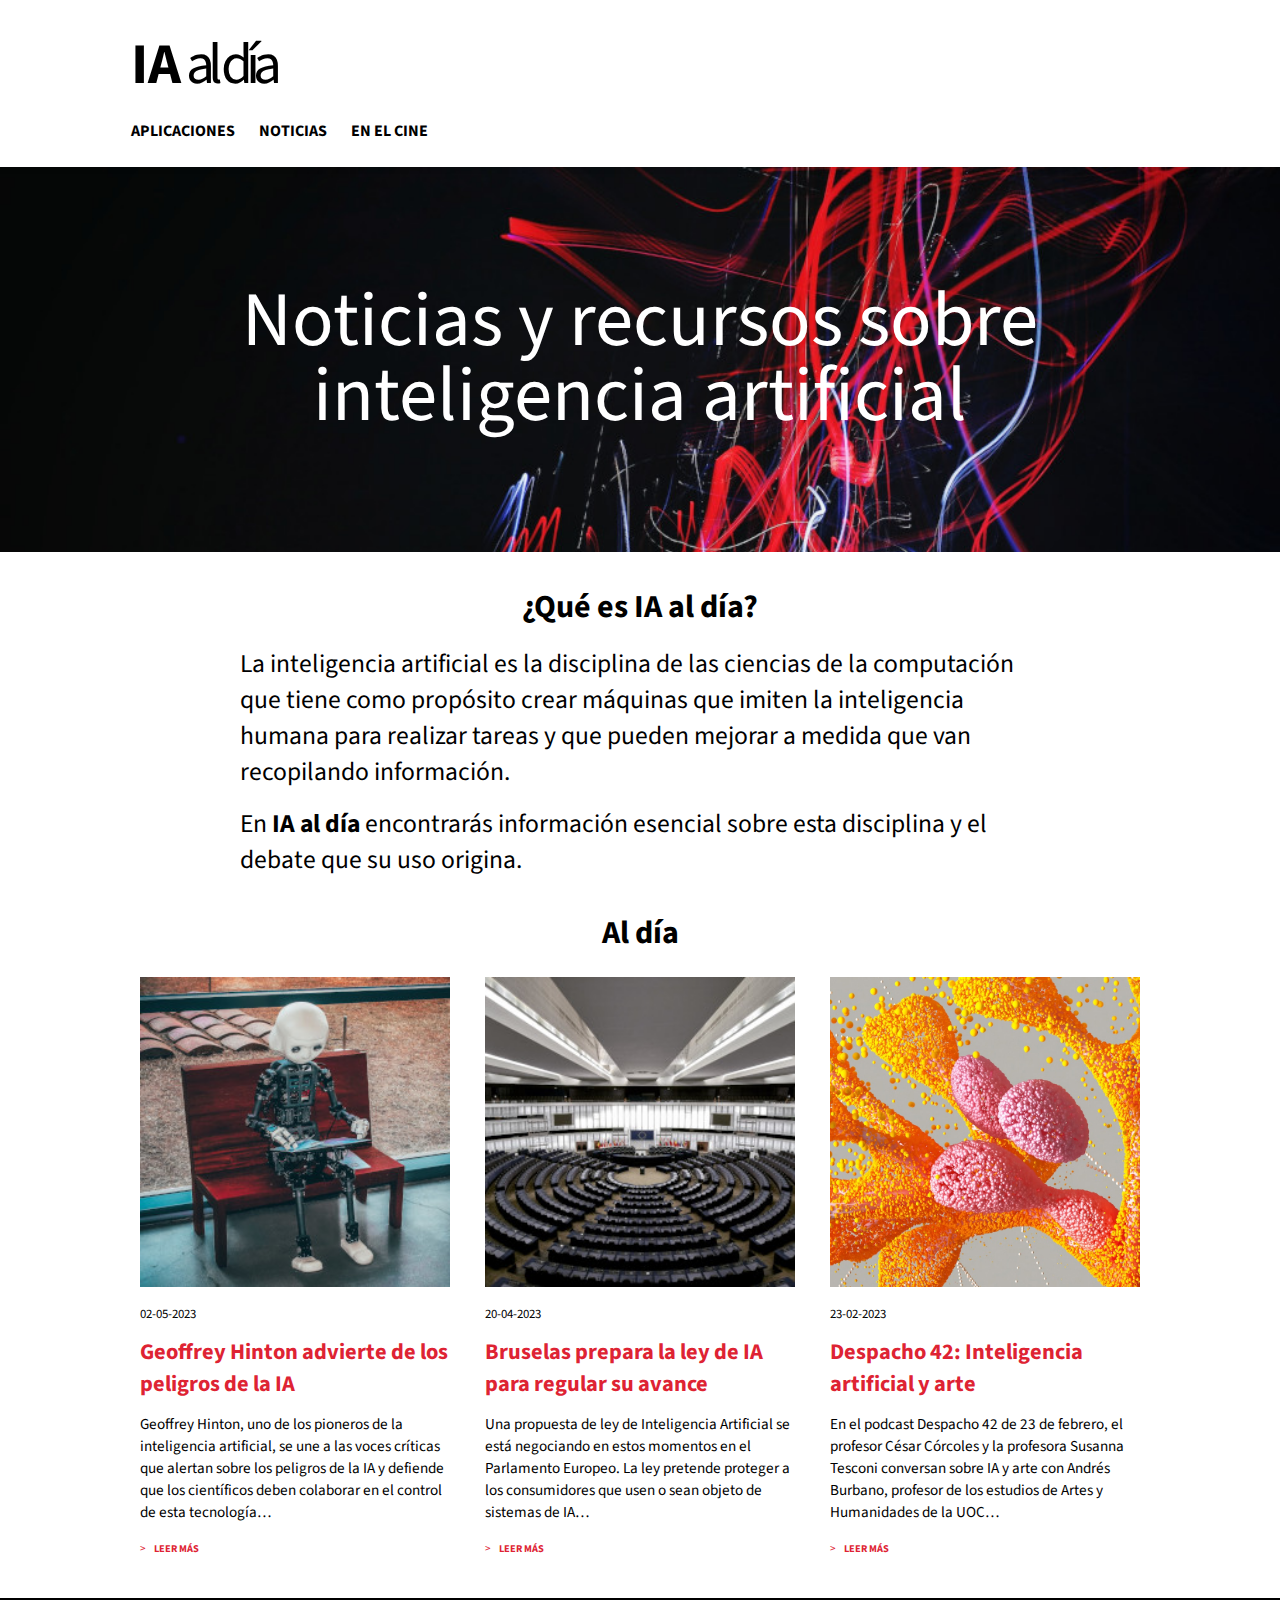
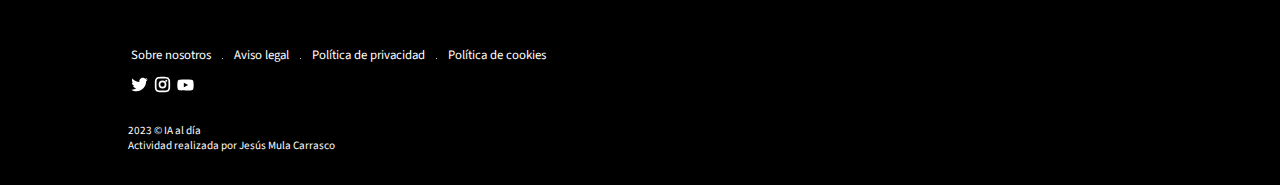
==== index.html @ fe33d058 "Práctica finalizada" ====
<!DOCTYPE html>
<html lang="es">
<head>
    <meta charset="UTF-8">
    <meta name="viewport" content="width=device-width, initial-scale=1.0">
    <title>Noticias IA</title>
    <link rel="stylesheet" href="style.css">
</head>
<body>
    <header>
        <h1><a href="index.html"><strong>IA</strong> al día</a></h1>
        <nav id="sticky">
            <ul>
                <li><a href="aplicaciones.html">aplicaciones</a></li>
                <li><a href="">noticias</a></li>
                <li><a href="en-el-cine.html">en el cine</a></li>
            </ul>
        </nav>
    </header>
    <main>
        <div>
            <h2>Noticias y recursos sobre inteligencia artificial</h2>
        </div>
        <article>
            <h3>¿Qué es IA al día?</h3>
            <p>La inteligencia artificial es la disciplina de las ciencias de la computación que tiene como propósito crear máquinas que imiten la inteligencia humana para realizar tareas y que pueden mejorar a medida que van recopilando información.</p>
            <p>En <strong>IA al día</strong> encontrarás información esencial sobre esta disciplina y el debate que su uso origina.</p>
        </article>
        <article>
            <h3 id="aldia">Al día</h3>
            <div>
                <section>
                    <figure>
                        <img src="img/n-geoffrey-hinton-thumbnail.jpg" alt="Robot en un banco contemblando una tablet">
                        <figcaption>02-05-2023</figcaption>
                    </figure>
                    <h4><a class="rojo-sin-sub" href="">Geoffrey Hinton advierte de los peligros de la IA</a></h4>
                    <p>Geoffrey Hinton, uno de los pioneros de la inteligencia artificial, se une a las voces críticas que alertan sobre los peligros de la IA y defiende que los científicos deben colaborar en el control de esta tecnología…</p>
                    <a class="rojo-sin-sub flecha" href="">LEER MÁS</a>
                </section>
                <section>
                    <figure>
                        <img src="img/n-ue-ia-thumbnail.jpg" alt="Imagen del parlamento europeo">
                        <figcaption>20-04-2023</figcaption>
                    </figure>
                    <h4><a class="rojo-sin-sub" href="">Bruselas prepara la ley de IA para regular su avance</a></h4>
                    <p>Una propuesta de ley de Inteligencia Artificial se está negociando en estos momentos en el Parlamento Europeo. La ley pretende proteger a los consumidores que usen o sean objeto de sistemas de IA…</p>
                    <a class="rojo-sin-sub flecha" href="">LEER MÁS</a>
                </section>
                <section>
                    <figure>
                        <div><img src="img/n-despacho42.jpg" alt="Imagen artística generada por IA representando ramas redondeadas de color naranja y rosa formadas por pequeñas bolitas"></div>
                        <figcaption>23-02-2023</figcaption>
                    </figure>
                    <h4><a class="rojo-sin-sub" href="despacho-42.html">Despacho 42: Inteligencia artificial y arte</a></h4>
                    <p>En el podcast Despacho 42 de 23 de febrero, el profesor César Córcoles y la profesora Susanna Tesconi conversan sobre IA y arte con Andrés Burbano, profesor de los estudios de Artes y Humanidades de la UOC…</p>
                    <a class="rojo-sin-sub flecha" href="despacho-42.html">LEER MÁS</a>
                </section>
            </div>
            
        </article>
    </main>
    <footer>
        <div>
            <ul>
                <li><a href="">Sobre nosotros</a></li>
                <li><a href="">Aviso legal</a></li>
                <li><a href="">Política de privacidad</a></li>
                <li><a href="">Política de cookies</a></li>
            </ul>
            <div id="rrss">
                <a href=""><img src="img/twitter.svg" alt="twitter"></a>
                <a href=""><img src="img/instagram.svg" alt="instagram"></a>
                <a href=""><img src="img/youtube.svg" alt="youtube"></a>
            </div>
            <div>
                <p>2023 © IA al día</p>
                <p>Actividad realizada por Jesús Mula Carrasco</p>
            </div>
        </div>
    </footer>
</body>
</html>
---- style.css ----
@import url('https://fonts.googleapis.com/css2?family=Source+Sans+3:ital,wght@0,400;0,700;1,400;1,700&display=swap');

*{
    padding: 0;
    margin: 0;
    border: 0;
    font-size: 100%;
    font: inherit;
    list-style: none;
    vertical-align: baseline;
    text-decoration: none;
    font-family: 'Source Sans 3', sans-serif;
}

strong {
    font-weight: bold;
}

header{
    margin: auto;
    text-align: center;
    background-color: #ffffff;
    position: sticky;
    top: 0;
}
header > h1{
    font-size: 3rem;
    padding: 1.5rem;
}
h1 > a{
    letter-spacing: -7px;
}
h1 > a:hover, header > nav > ul > li > a:hover{
    color: rgba(0, 0, 0, 0.5);
}

h1 > a > strong {
    letter-spacing: 0px;
}
h1> a, nav > ul > li > a{
    color: rgb(0, 0, 0);
}


nav::after {
    content: "";
    position: absolute;
    left: 0;
    bottom: 1;
    width: 100%;
    height: 8px; /* Grosor de la sombra */
    background: linear-gradient(to bottom, rgba(0,0,0,.03), rgba(0, 0, 0, 0.01), transparent); /* Gradiente para la sombra */
    z-index: -1; /* Sitúa el pseudo-elemento detrás del contenido del header */
  }

header > nav > ul > li > a{
    text-transform: uppercase;
    font-weight: bold;
    font-size: .8rem;
}

header > nav > ul {
    line-height: 1.5rem;
    padding-bottom: 2rem;
}

main > div{
    background-image: url(img/bg-hero-home-m.jpg);
    background-size: cover;
    background-repeat: no-repeat;
    height: 200px;
    color: white;
    display: flex;
    justify-content: center;
    align-items: center;
    text-align: center;
    font-size: 1.7rem;
    max-height: 385px;
}

#titulo {
    font-size: 2rem;
    font-weight: bold;
    line-height: 2rem;
    text-align: center;
    margin: auto;
    max-width: 370px;
}
div > h2 {
    max-width: 300px;
}


article > h3{
    text-align: center;
    font-size: 2rem;
    font-weight: bold;
    padding-top: 2rem;
    margin-bottom: 1rem;
}

#aldia {
    margin-bottom: -1rem;
}

main > article:first-child > h3 {
    margin-bottom: 3rem;
}
article {
    margin: auto;
    max-width: 334px;
}

article > p {
    padding-bottom: 1rem;
}

article > div > section {
    margin: auto;
    width: 82%;
}

article > div > section > p {
    font-size: 0.95rem;
}

article > div > section > a {
    font-size: 0.7rem;
}

img {
    width: 100%;
}




.rojo-sin-sub {
    color: rgb(222, 35, 51);
    font-weight: bold;
    font-size: 1.4rem;
}

section > h4 {
    padding: .8rem 0 .8rem 0;
}

section > figure > figcaption {
    padding-top: .8rem;
    font-size: .8rem;
}

.flecha {
    font-size: .65rem;
    text-transform: uppercase;
}

.flecha::before{
    font-size: 0.7rem;
    content: "> ";
    margin-right: 6px;
    font-weight: initial;
}

article > div > section > p {
    padding-bottom: .8rem;
}

article > div > section {
    padding-top: 2.3rem;
}

footer{
    margin-top: 2.5rem;
    background-color: #000000;
    color: #ffffff;
    text-align: center;
}
footer > div > ul > li > a {
    color: rgb(255, 255, 255);
}

footer > div > ul> li > a{
    display: block;
    font-size: .8rem;
}
footer > div > ul{
    padding: 3rem 0 .6rem 0;
}

footer > div > div:last-child{
    padding: 1.3rem 0 2rem 0;
    font-size: .7rem;
}

footer > div > ul > li > a:hover, #activo, .activo{
    color: rgb(222, 35, 51);
}
#rrss > a:hover {
    opacity: .7;
}
#rrss{
    display: flex;
    justify-content: center;
    align-items: center;
}
#rrss > a > img{
    width: 23px;
}

p > a {
    color: rgb(222, 35, 51);
}
p > a:hover{
    color: rgb(0, 0, 0);
    text-decoration: underline;
}
#app{
    display: grid;
    margin: auto;
    grid-template-columns: 1fr;
}

#app > article {
    background-color: #F4F6F7;
    max-width: 280px;
    padding: 25px;
    margin-bottom: 30px;
}

#app > article:last-child{
    margin-bottom: 0;
}

#app > article > h3 {
    font-size: 1.83rem;
    padding: 0;
    padding-bottom: 1.3rem;
    margin: 0;
    text-align: start;
}
#app > article > p{
    font-size: 1.04rem;
    line-height: 25px;
    padding-bottom: .7rem;
}

#peliculas {
    height: 1275px;
}

#peliculas > h2 {
    font-size: 1.8rem;
    width: 300px;
}

#peliculas > div{
    display: grid;
    background-image: none;

}

#peliculas > div > figure > iframe{
    width: 310px;
    height: 175px;
}

#peliculas > div > figure > figcaption{
    font-size: .86rem;
    line-height: normal;
    color: #000;
    background-color: #F4F6F7;
    padding: 15px;
    margin: auto;
    margin-top: -15px;
    margin-bottom: 20px;
    text-align: start;
    width: 280px;
}
#peliculas > div > figure > figcaption > cite {
    font-weight: bold;
    font-style: italic;
}

#titulo {
    padding: 30px;
}
body {
    overflow-x: hidden;
}

#despacho {
    text-align: start;
}
#breadcrumbs {
    font-size: .78rem;
    background-image: none;
    color: #000000;
    height: auto;
    justify-content: start;
    margin: auto;
    padding: 40px 40px;
}
#breadcrumbs > a {
    color: #000000;
    margin: 5px;
    padding: 0;
}
#breadcrumbs > a:hover {
    color: rgb(222, 35, 51);
}

#breadcrumbs > span {
    margin: 5px;
}

#despacho > article > figure > figcaption {
    font-size: .73rem;
    margin: 0;
    padding: 8px 0 22px 0;
}
#despacho > article > figure > figcaption > span:last-child::before{
    content: "|";
    margin: 10px;
}

#despacho > article > h2 {
    width: 350px;
    text-align: start;
    margin: 0 ;
    padding: 1rem 0;
}

#despacho > article > p {
    font-size: .96rem;
    width: 344px;
    margin: 0 ;
    padding: 13px 0;
}

#despacho > article > p:nth-child(8){
    padding: 0;
}

#despacho > article > p:nth-child(11){
    padding-bottom: 0;
}
#despacho > article > p:nth-child(14){
    padding-bottom: 0;
}

#despacho > article > p:nth-child(19) {
    padding-bottom: 0;
}

#enlace {
    color: rgb(222, 35, 51);
    font-style: italic;
    font-weight: bold;
    font-size: .72rem;
}
#enlace:hover {
    color: #000;
}
#enlaceArticulo  {
    width: 65%;
    line-height: .95rem;
}

#despacho > article > h3 {
    text-align: start;
    font-size: 1.4rem;
    width: 350px;
    margin: 0;
    padding: 0;
    line-height: 1.8rem;
}

#despacho > article > h4 {
    font-weight: bold;
    font-size: 1.12rem;
    width: 340px;
    line-height: 1.4rem;
    margin: 0;
}

p > a > cite {
    font-weight: bold;
    font-style: italic;
}

#queesdespacho42 {
    background-color: #F4F6F7;
    display: flex;
    flex-direction: column;
    max-width: 300px;
    min-height: 600px;
    background-image: none;
    font-size: 1rem;
    color: #000000;
    line-height: normal;
    text-align: start;
    align-items: start;
    justify-content: start;
    margin: auto;
    padding: 22px;
    margin-top: 30px ;
}
#queesdespacho42 > div:last-child{
    display: flex;
    flex-direction: column;
    margin: 28px 0 0 -14px;
    padding: 0;
    gap: 20px;
}

#queesdespacho42 > div:last-child > h2 {
    font-size: 2rem;
    font-weight: bold;
    min-width: 350px;
}

#queesdespacho42 > div:last-child > p {
    font-size: .96rem;
    line-height: 1.45rem;
    width: 308px;
}

#queesdespacho42 > div:last-child > h3 {
    font-size: 1.4rem;
    font-weight: bold;
    margin-top: -10px;
}

#queesdespacho42 > div:last-child > div {
    display: flex;
    flex-direction: column;
    font-weight: initial;
    margin-top: -10px;
}

#logoDespacho42 {
    background-image: url(img/isologo-despacho42.jpg);
    background-size: contain;
    border-radius: 12.5px;
    padding: 40px;
    justify-content: start;
    align-items: start;
}

.rojo {
    color: rgb(222, 35, 51);
    text-transform: capitalize;
    font-size: .8rem;
    margin-left: 5px;
    margin-bottom: -2px;
}

.rojo::before {
    font-size: 0.75rem;
    content: "> ";
    margin-right: 0;
    font-weight: initial;
}

.rojo:hover, .privacidad:hover {
    color: #000;
    text-decoration: underline;
}

form {
    margin: auto ;
    margin-top: 30px;
    width: 350px;
    display: flex;
    flex-direction: column;
}

form > h2 {
    font-size: 2rem;
    font-weight: bold;
    margin-bottom: 18px;
}
form > p {
    font-size: .65rem;
}

form > label {
    margin-top: 20px;
    font-size: .95rem;
}

textarea{
    height: 130px;
    background-color: #F4F6F7;
    width: 350px;
}

form > input {
    background-color: #F4F6F7;
    width: 350px;
    height: 43px;
}
form > div {
    margin: 23px 0;
    font-size: .965rem;
}

form > div > label > a {
    color: #DE2333;
}

#enviar {
    width: 183px;
    height: 29px;
    text-align: start;
    padding-left: 6px;
    text-transform: uppercase;
    background-color: #DE2333;
    color: #ffffff;
    font-size: 1.05rem;
}

aside {
    margin: auto;
    margin-top: 50px;
    width: 350px;
}

aside > h2 {
    font-size: 2rem;
    font-weight: bold;
    margin-bottom: 2rem;
}

aside > figure {
    width: 285px;
    text-transform: uppercase;
    font-weight: bold;
    font-size: .8rem;
    display: flex;
    flex-flow: row wrap;
    margin-bottom: 15px;
    padding-bottom: 15px;
    border-bottom: 1px black dotted;
}

aside > figure > img{
    width: 70px;
    border-radius: 100px;
}

aside > figure > p {
    margin-left: 10px;
    width: 200px;
}

aside > figure > figcaption {
    font-weight: initial;
    min-width: 60px;
    margin: -33px 0 0 80px ;
}

@media (min-width:768px) and (max-width:1044px) {
    header > h1{
        font-size: 3.6rem;
    }
    h1 > a {
        letter-spacing: -8px;
    }
    main > div {
        font-size: 3rem;
        height: 310px;
    }
    main > div > h2 {
        max-width: 600px;
    }
    article {
        max-width: 650px;
    }
    article > p {
        font-size: 1.3rem;
    }
    article > div {
        display: flex;
        gap: 20px;
    }
    div > section > figure > figcaption {
        font-size: 1rem;
    }
    article > div > section > p {
        font-size: 1rem;
    }
    section {
        padding: 1px;
    }

    #app {
        grid-template-columns: 1fr 1fr;
        max-width: 660px;
    }
    #app > article {
        margin-bottom: 30px;
        max-width: 250px;
    }
    #titulo{
        max-width: none;
    }

    #peliculas {
        height: 1610px;
    }
    #peliculas > h2{
        font-size: 1.5rem;
        width: 400px;
    }
    #peliculas > div > figure > iframe {
        width: 515px;
        height: 290px;
        margin: -4px;
    }
    #peliculas > div > figure > figcaption {
        width: 495px;
        padding: 10px;
        font-size: .77rem;
    }
    #peliculas > div > figure {
        margin-bottom: 30px;
    }

    #despacho {
        min-height: 3700px;
    }
    #breadcrumbs {
        padding: 30px;
    }

    #despacho > article > h2 , #despacho > article > p , #despacho > article > h3 , #despacho > article > h4 {
        width: 100%;
    }

    #queesdespacho42 {
        display: flex;
        flex-direction: row;
        min-width: 610px;
        min-height: 370px;
        gap: 30px;
    }

    #queesdespacho42 > div > p{
        min-width: 520px;
    }

    form {
        width: 650px;
    }
    form > textarea , form > input {
        min-width: 650px;
    }

    #enviar {
        min-width: 180px;
    }
    
    aside > h2 {
        font-size: 2rem;
        font-weight: bold;
        margin-bottom: 2rem;
    }
    
    aside > figure {
        width: 400px;
        text-transform: uppercase;
        font-weight: bold;
        font-size: .8rem;
        display: flex;
        flex-flow: row wrap;
        margin-bottom: 15px;
        padding-bottom: 15px;
        border-bottom: 1px black dotted;
    }
    
    aside > figure > img{
        width: 100px;
        border-radius: 100px;
    }
    
    aside > figure > p {
        margin-left: 10px;
        width: 280px;
    }
    
    aside > figure > figcaption {
        font-weight: initial;
        min-width: 60px;
        margin: -62px 0 0 110px ;
    }
}

@media (min-width:1045px){
    header {
        padding-left: 131px;
        text-align: left;
        max-width: 2024px;
        min-width: 900px;
    }
    article {
        min-width: 1024px;
    }
    header > h1 {
        font-size: 3.6rem;
        padding-left: 0;
        padding-bottom: .8rem;
    }
    h1 > a{
        letter-spacing: -7px;
    }
    header > nav > ul{
        display: flex;
        padding-bottom: 1.5rem;
    }
    header > nav > ul > li {
        padding-right: 1.5rem;
    }
    header > nav > ul > li > a {
        font-size: 1rem;
    }
    main > div {
        font-size: 4.8rem;
        line-height: 75px;
        height: 410px;
    }
    main > div > h2 {
        max-width: 800px;
    }
    article > p{
        font-size: 1.6rem;
        max-width: 800px;
        margin: auto;
    }
    article > p:last-child{
        padding-bottom: 0rem;
    } 

    main > article > div{
        display: flex;
        gap: 35px;
        max-width: 1000px;
        margin: auto;
    }
    footer > div{
        text-align: left;
        margin: auto;
        max-width: 1024px;
    }
    footer > div > ul{
        font-size: .6rem;
        display: flex;
        gap: 20px;
    }
    footer > div > ul > li{
        list-style: disc;
        font-size: 4px;
        padding-left: 3px;
    }

    footer > div > ul > li:first-child{
        list-style: none;
    }

    #rrss {
        justify-content: start;
    }

    #app > article {
        min-width: 0;
        margin-bottom: 4rem;
        max-width: 250px;
    }

    #app > article:last-child{
        margin-bottom: 0;
    }
    #app {
        grid-template-columns: 1fr 1fr 1fr;
        max-width: 1090px;
    }

    #titulo{
        max-width: none;
        padding: 40px;
    }

    #peliculas {
        height: 885px;
    }

    #peliculas > h2 {
        font-size: 2rem;
        width: 500px;
    }

    #peliculas > div {
        margin: auto;
        max-width: 1050px;
        grid-template-columns: 1fr 1fr;
    }
    #peliculas > div > figure > iframe {
        width: 505px;
        height: 285px;
    }
    #peliculas > div > figure {
        padding: 0;
        margin: 0;
        margin-bottom: 20px;
    }
    #peliculas > div > figure > figcaption{
        font-size: .8rem;
        width: 493px;
        height: 50px;
        padding: 13px 0 20px 12px;
        text-align: start;
        line-height: 20px;
    }
    #peliculas > div > figure:nth-child(3) > figcaption, #peliculas > div > figure:nth-child(4) > figcaption{
        padding-bottom: 0px;
    }

    #despacho {
        text-align: initial;
        display: flex;
        flex-flow: column wrap;
        max-height: 3500px;
        min-width: 1180px;
        max-width: 1400px;
    }
    #breadcrumbs {
        padding: 0;
        margin-left: 130px;
    }
    
    #despacho > article > figure > img{
        margin: 0 30px;
        max-width: 669.5px;
        width: 80%;
    }
    #despacho > article > figure > figcaption {
        font-size: .73rem;
        margin: 0 30px;
        padding: 8px 0 22px 0;
    }
    #despacho > article > figure > figcaption > span:last-child::before{
        content: "|";
        margin: 10px;
    }
    
    #despacho > article > h2 {
        width: 65%;
        text-align: start;
        margin: 0 30px;
        padding: 1rem 0;
    }
    
    #despacho > article > p {
        font-size: .96rem;
        width: 65.4%;
        margin: 0 30px;
        padding: 13px 0;
    }
    
    #despacho > article > p:nth-child(8){
        padding: 0;
    }
    
    #despacho > article > p:nth-child(11){
        padding-bottom: 0;
    }
    #despacho > article > p:nth-child(14){
        padding-bottom: 0;
    }
    
    #despacho > article > p:nth-child(19) {
        padding-bottom: 0;
    }
    
    #enlace {
        color: rgb(222, 35, 51);
        font-style: italic;
        font-weight: bold;
        font-size: .72rem;
    }



    #enlaceArticulo  {
        width: 65%;
        line-height: .95rem;
    }
    
    
    #despacho > article > h3 {
        text-align: start;
        font-size: 1.4rem;
        width: 65%;
        margin: 0 30px;
        padding: 0;
        line-height: 1.8rem;
    }
    
    #despacho > article > h4 {
        font-weight: bold;
        font-size: 1.12rem;
        width: 65%;
        line-height: 1.4rem;
        margin: 0 30px;
    }
    
    p > a > cite {
        font-weight: bold;
        font-style: italic;
    }
    
    #queesdespacho42 {
        background-color: #F4F6F7;
        display: flex;
        max-width: 50.5%;
        min-height: 413px;
        background-image: none;
        font-size: 1rem;
        color: #000000;
        line-height: normal;
        text-align: start;
        align-items: start;
        justify-content: start;
        margin: 30px 130px;
        padding: 0;
    }
    #queesdespacho42 > div:last-child{
        display: flex;
        flex-direction: column;
        width: 78%;
        margin: 28px 0 0 -14px;
        padding: 0;
        gap: 20px;
    }
    
    #queesdespacho42 > div:last-child > h2 {
        font-size: 2rem;
        font-weight: bold;
        min-width: 350px;
    }
    
    #queesdespacho42 > div:last-child > p {
        font-size: .96rem;
        line-height: 1.45rem;
    }
    
    #queesdespacho42 > div:last-child > h3 {
        font-size: 1.4rem;
        font-weight: bold;
        margin-top: -10px;
    }
    
    #queesdespacho42 > div:last-child > div {
        display: flex;
        flex-direction: column;
        font-weight: initial;
        margin-top: -10px;
    }
    
    #logoDespacho42 {
        background-image: url(img/isologo-despacho42.jpg);
        background-size: contain;
        width: 61px;
        height: 61px;
        border-radius: 12.5px;
        margin: 32px;
        padding: 0;
    }
    
    .rojo {
        color: rgb(222, 35, 51);
        text-transform: capitalize;
        font-size: .8rem;
        margin-left: 5px;
        margin-bottom: -2px;
    }
    
    .rojo::before {
        font-size: 0.75rem;
        content: "> ";
        margin-right: 0;
        font-weight: initial;
    }
    
    form {
        margin: 0 130px;
        width: 65%;
        display: flex;
        flex-direction: column;
    }
    
    form > h2 {
        font-size: 2rem;
        font-weight: bold;
        margin-bottom: 18px;
    }
    form > p {
        font-size: .65rem;
    }
    
    form > label {
        margin-top: 20px;
        font-size: .95rem;
    }
    
    textarea{
        height: 130px;
        background-color: #F4F6F7;
        width: 77.6%;
    }
    
    form > input {
        background-color: #F4F6F7;
        width: 77.6%;
        height: 43px;
    }
    form > div {
        margin: 23px 0;
        font-size: .965rem;
    }
    
    form > div > label > a {
        color: #DE2333;
    }
    
    #enviar {
        width: 183px;
        height: 29px;
        text-align: start;
        padding-left: 6px;
        text-transform: uppercase;
        background-color: #DE2333;
        color: #ffffff;
        font-size: 1.05rem;
    }
    
    aside {
        margin-top: 75px;
        margin-left: -345px;
    }
    
    aside > h2 {
        font-size: 2rem;
        font-weight: bold;
        margin-bottom: 2rem;
    }
    
    aside > figure {
        width: 285px;
        text-transform: uppercase;
        font-weight: bold;
        font-size: .8rem;
        display: flex;
        flex-flow: row wrap;
        margin-bottom: 15px;
        padding-bottom: 15px;
        border-bottom: 1px black dotted;
    }
    
    aside > figure > img{
        width: 70px;
        border-radius: 100px;
    }
    
    aside > figure > p {
        margin-left: 10px;
        width: 200px;
    }
    
    aside > figure > figcaption {
        font-weight: initial;
        min-width: 60px;
        margin: -33px 0 0 80px ;
    }
}
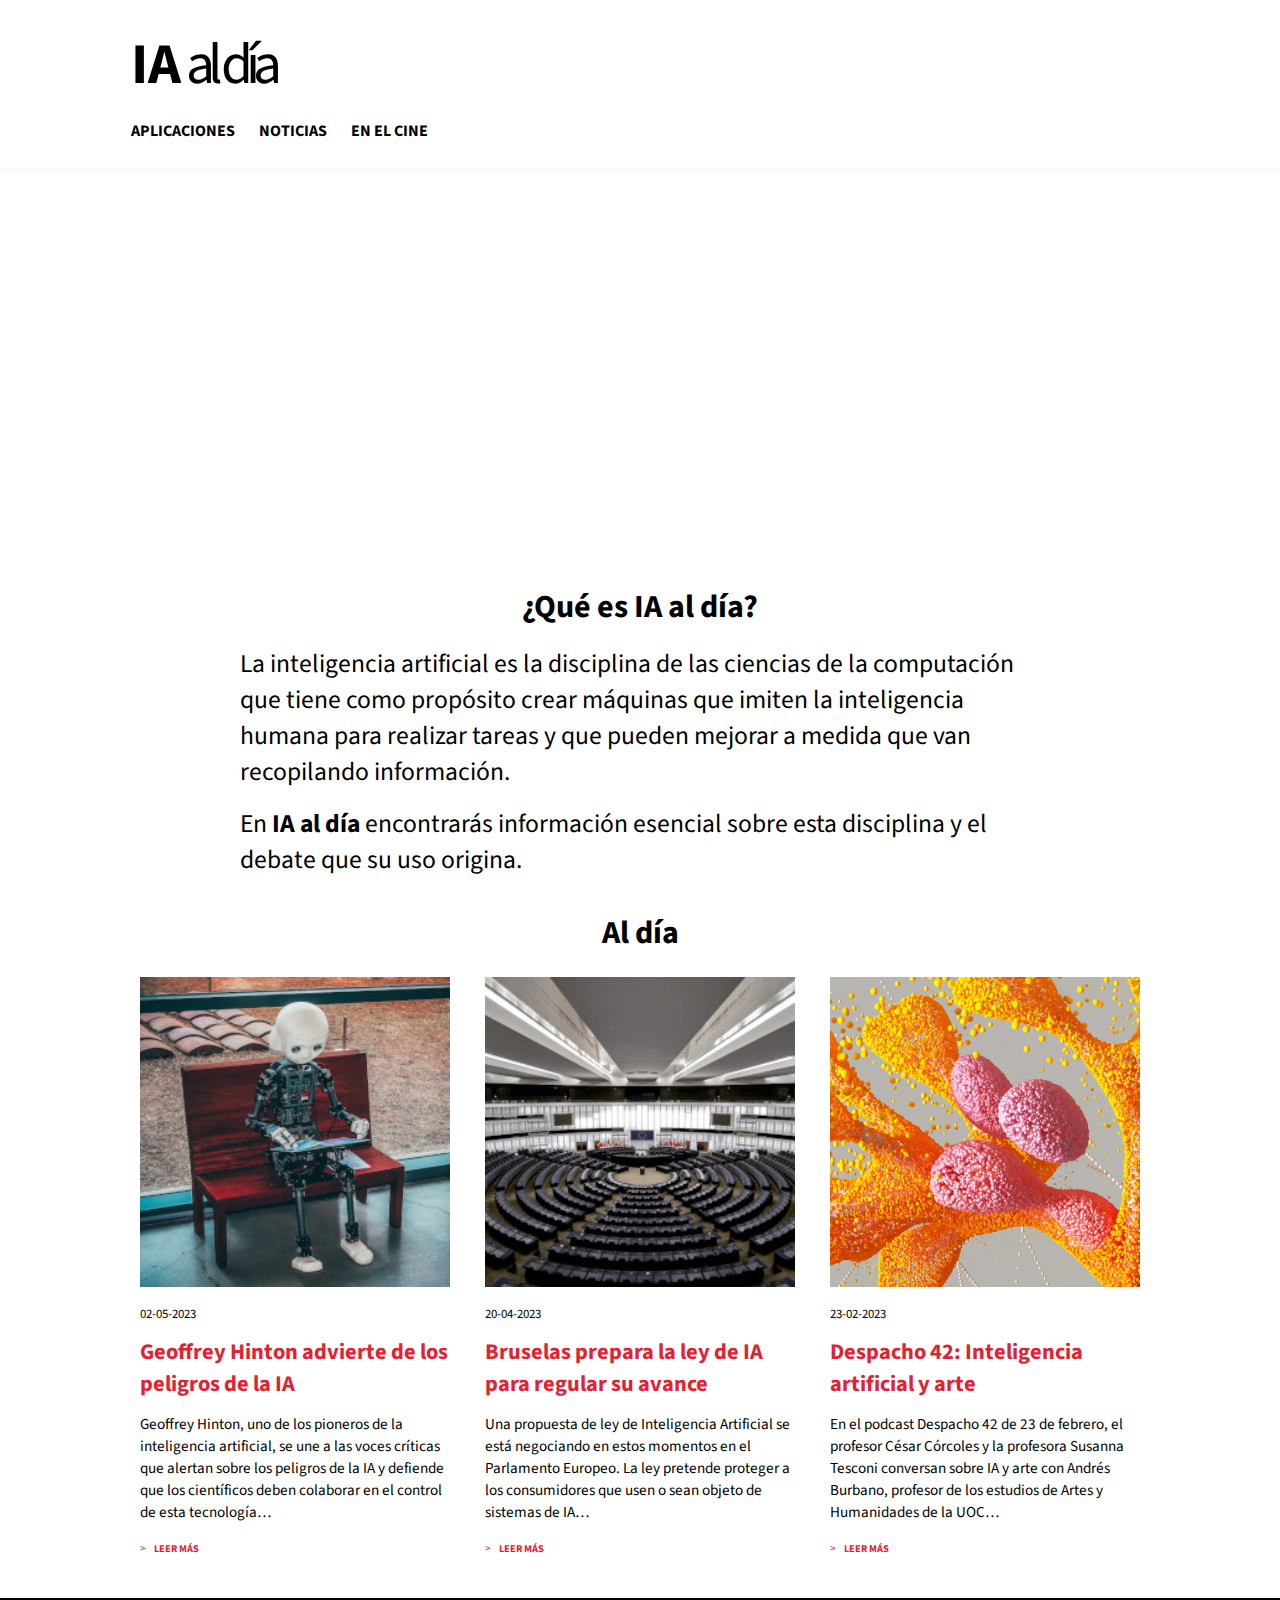
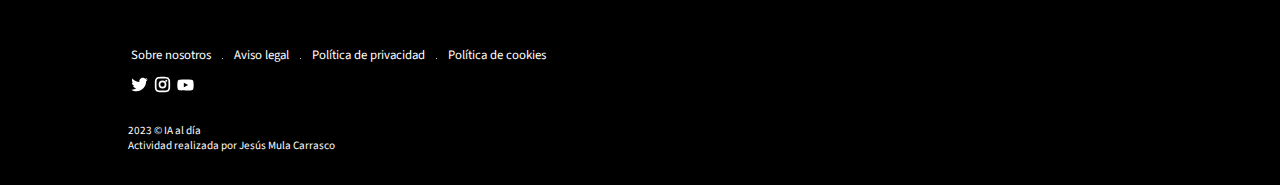
==== commit ea624722: "reorganización de carpetas" ====
--- a/index.html
+++ b/index.html
@@ -4,7 +4,7 @@
     <meta charset="UTF-8">
     <meta name="viewport" content="width=device-width, initial-scale=1.0">
     <title>Noticias IA</title>
-    <link rel="stylesheet" href="style.css">
+    <link rel="stylesheet" href="css/style.css">
 </head>
 <body>
     <header>
--- a/css/style.css
+++ b/css/style.css
@@ -0,0 +1,1086 @@
+@import url('https://fonts.googleapis.com/css2?family=Source+Sans+3:ital,wght@0,400;0,700;1,400;1,700&display=swap');
+
+*{
+    padding: 0;
+    margin: 0;
+    border: 0;
+    font-size: 100%;
+    font: inherit;
+    list-style: none;
+    vertical-align: baseline;
+    text-decoration: none;
+    font-family: 'Source Sans 3', sans-serif;
+}
+
+strong {
+    font-weight: bold;
+}
+
+header{
+    margin: auto;
+    text-align: center;
+    background-color: #ffffff;
+    position: sticky;
+    top: 0;
+}
+header > h1{
+    font-size: 3rem;
+    padding: 1.5rem;
+}
+h1 > a{
+    letter-spacing: -7px;
+}
+h1 > a:hover, header > nav > ul > li > a:hover{
+    color: rgba(0, 0, 0, 0.5);
+}
+
+h1 > a > strong {
+    letter-spacing: 0px;
+}
+h1> a, nav > ul > li > a{
+    color: rgb(0, 0, 0);
+}
+
+
+nav::after {
+    content: "";
+    position: absolute;
+    left: 0;
+    bottom: 1;
+    width: 100%;
+    height: 8px; /* Grosor de la sombra */
+    background: linear-gradient(to bottom, rgba(0,0,0,.03), rgba(0, 0, 0, 0.01), transparent); /* Gradiente para la sombra */
+    z-index: -1; /* Sitúa el pseudo-elemento detrás del contenido del header */
+  }
+
+header > nav > ul > li > a{
+    text-transform: uppercase;
+    font-weight: bold;
+    font-size: .8rem;
+}
+
+header > nav > ul {
+    line-height: 1.5rem;
+    padding-bottom: 2rem;
+}
+
+main > div{
+    background-image: url(img/bg-hero-home-m.jpg);
+    background-size: cover;
+    background-repeat: no-repeat;
+    height: 200px;
+    color: white;
+    display: flex;
+    justify-content: center;
+    align-items: center;
+    text-align: center;
+    font-size: 1.7rem;
+    max-height: 385px;
+}
+
+#titulo {
+    font-size: 2rem;
+    font-weight: bold;
+    line-height: 2rem;
+    text-align: center;
+    margin: auto;
+    max-width: 370px;
+}
+div > h2 {
+    max-width: 300px;
+}
+
+
+article > h3{
+    text-align: center;
+    font-size: 2rem;
+    font-weight: bold;
+    padding-top: 2rem;
+    margin-bottom: 1rem;
+}
+
+#aldia {
+    margin-bottom: -1rem;
+}
+
+main > article:first-child > h3 {
+    margin-bottom: 3rem;
+}
+article {
+    margin: auto;
+    max-width: 334px;
+}
+
+article > p {
+    padding-bottom: 1rem;
+}
+
+article > div > section {
+    margin: auto;
+    width: 82%;
+}
+
+article > div > section > p {
+    font-size: 0.95rem;
+}
+
+article > div > section > a {
+    font-size: 0.7rem;
+}
+
+img {
+    width: 100%;
+}
+
+
+
+
+.rojo-sin-sub {
+    color: rgb(222, 35, 51);
+    font-weight: bold;
+    font-size: 1.4rem;
+}
+
+section > h4 {
+    padding: .8rem 0 .8rem 0;
+}
+
+section > figure > figcaption {
+    padding-top: .8rem;
+    font-size: .8rem;
+}
+
+.flecha {
+    font-size: .65rem;
+    text-transform: uppercase;
+}
+
+.flecha::before{
+    font-size: 0.7rem;
+    content: "> ";
+    margin-right: 6px;
+    font-weight: initial;
+}
+
+article > div > section > p {
+    padding-bottom: .8rem;
+}
+
+article > div > section {
+    padding-top: 2.3rem;
+}
+
+footer{
+    margin-top: 2.5rem;
+    background-color: #000000;
+    color: #ffffff;
+    text-align: center;
+}
+footer > div > ul > li > a {
+    color: rgb(255, 255, 255);
+}
+
+footer > div > ul> li > a{
+    display: block;
+    font-size: .8rem;
+}
+footer > div > ul{
+    padding: 3rem 0 .6rem 0;
+}
+
+footer > div > div:last-child{
+    padding: 1.3rem 0 2rem 0;
+    font-size: .7rem;
+}
+
+footer > div > ul > li > a:hover, #activo, .activo{
+    color: rgb(222, 35, 51);
+}
+#rrss > a:hover {
+    opacity: .7;
+}
+#rrss{
+    display: flex;
+    justify-content: center;
+    align-items: center;
+}
+#rrss > a > img{
+    width: 23px;
+}
+
+p > a {
+    color: rgb(222, 35, 51);
+}
+p > a:hover{
+    color: rgb(0, 0, 0);
+    text-decoration: underline;
+}
+#app{
+    display: grid;
+    margin: auto;
+    grid-template-columns: 1fr;
+}
+
+#app > article {
+    background-color: #F4F6F7;
+    max-width: 280px;
+    padding: 25px;
+    margin-bottom: 30px;
+}
+
+#app > article:last-child{
+    margin-bottom: 0;
+}
+
+#app > article > h3 {
+    font-size: 1.83rem;
+    padding: 0;
+    padding-bottom: 1.3rem;
+    margin: 0;
+    text-align: start;
+}
+#app > article > p{
+    font-size: 1.04rem;
+    line-height: 25px;
+    padding-bottom: .7rem;
+}
+
+#peliculas {
+    height: 1275px;
+}
+
+#peliculas > h2 {
+    font-size: 1.8rem;
+    width: 300px;
+}
+
+#peliculas > div{
+    display: grid;
+    background-image: none;
+
+}
+
+#peliculas > div > figure > iframe{
+    width: 310px;
+    height: 175px;
+}
+
+#peliculas > div > figure > figcaption{
+    font-size: .86rem;
+    line-height: normal;
+    color: #000;
+    background-color: #F4F6F7;
+    padding: 15px;
+    margin: auto;
+    margin-top: -15px;
+    margin-bottom: 20px;
+    text-align: start;
+    width: 280px;
+}
+#peliculas > div > figure > figcaption > cite {
+    font-weight: bold;
+    font-style: italic;
+}
+
+#titulo {
+    padding: 30px;
+}
+body {
+    overflow-x: hidden;
+}
+
+#despacho {
+    text-align: start;
+}
+#breadcrumbs {
+    font-size: .78rem;
+    background-image: none;
+    color: #000000;
+    height: auto;
+    justify-content: start;
+    margin: auto;
+    padding: 40px 40px;
+}
+#breadcrumbs > a {
+    color: #000000;
+    margin: 5px;
+    padding: 0;
+}
+#breadcrumbs > a:hover {
+    color: rgb(222, 35, 51);
+}
+
+#breadcrumbs > span {
+    margin: 5px;
+}
+
+#despacho > article > figure > figcaption {
+    font-size: .73rem;
+    margin: 0;
+    padding: 8px 0 22px 0;
+}
+#despacho > article > figure > figcaption > span:last-child::before{
+    content: "|";
+    margin: 10px;
+}
+
+#despacho > article > h2 {
+    width: 350px;
+    text-align: start;
+    margin: 0 ;
+    padding: 1rem 0;
+}
+
+#despacho > article > p {
+    font-size: .96rem;
+    width: 344px;
+    margin: 0 ;
+    padding: 13px 0;
+}
+
+#despacho > article > p:nth-child(8){
+    padding: 0;
+}
+
+#despacho > article > p:nth-child(11){
+    padding-bottom: 0;
+}
+#despacho > article > p:nth-child(14){
+    padding-bottom: 0;
+}
+
+#despacho > article > p:nth-child(19) {
+    padding-bottom: 0;
+}
+
+#enlace {
+    color: rgb(222, 35, 51);
+    font-style: italic;
+    font-weight: bold;
+    font-size: .72rem;
+}
+#enlace:hover {
+    color: #000;
+}
+#enlaceArticulo  {
+    width: 65%;
+    line-height: .95rem;
+}
+
+#despacho > article > h3 {
+    text-align: start;
+    font-size: 1.4rem;
+    width: 350px;
+    margin: 0;
+    padding: 0;
+    line-height: 1.8rem;
+}
+
+#despacho > article > h4 {
+    font-weight: bold;
+    font-size: 1.12rem;
+    width: 340px;
+    line-height: 1.4rem;
+    margin: 0;
+}
+
+p > a > cite {
+    font-weight: bold;
+    font-style: italic;
+}
+
+#queesdespacho42 {
+    background-color: #F4F6F7;
+    display: flex;
+    flex-direction: column;
+    max-width: 300px;
+    min-height: 600px;
+    background-image: none;
+    font-size: 1rem;
+    color: #000000;
+    line-height: normal;
+    text-align: start;
+    align-items: start;
+    justify-content: start;
+    margin: auto;
+    padding: 22px;
+    margin-top: 30px ;
+}
+#queesdespacho42 > div:last-child{
+    display: flex;
+    flex-direction: column;
+    margin: 28px 0 0 -14px;
+    padding: 0;
+    gap: 20px;
+}
+
+#queesdespacho42 > div:last-child > h2 {
+    font-size: 2rem;
+    font-weight: bold;
+    min-width: 350px;
+}
+
+#queesdespacho42 > div:last-child > p {
+    font-size: .96rem;
+    line-height: 1.45rem;
+    width: 308px;
+}
+
+#queesdespacho42 > div:last-child > h3 {
+    font-size: 1.4rem;
+    font-weight: bold;
+    margin-top: -10px;
+}
+
+#queesdespacho42 > div:last-child > div {
+    display: flex;
+    flex-direction: column;
+    font-weight: initial;
+    margin-top: -10px;
+}
+
+#logoDespacho42 {
+    background-image: url(img/isologo-despacho42.jpg);
+    background-size: contain;
+    border-radius: 12.5px;
+    padding: 40px;
+    justify-content: start;
+    align-items: start;
+}
+
+.rojo {
+    color: rgb(222, 35, 51);
+    text-transform: capitalize;
+    font-size: .8rem;
+    margin-left: 5px;
+    margin-bottom: -2px;
+}
+
+.rojo::before {
+    font-size: 0.75rem;
+    content: "> ";
+    margin-right: 0;
+    font-weight: initial;
+}
+
+.rojo:hover, .privacidad:hover {
+    color: #000;
+    text-decoration: underline;
+}
+
+form {
+    margin: auto ;
+    margin-top: 30px;
+    width: 350px;
+    display: flex;
+    flex-direction: column;
+}
+
+form > h2 {
+    font-size: 2rem;
+    font-weight: bold;
+    margin-bottom: 18px;
+}
+form > p {
+    font-size: .65rem;
+}
+
+form > label {
+    margin-top: 20px;
+    font-size: .95rem;
+}
+
+textarea{
+    height: 130px;
+    background-color: #F4F6F7;
+    width: 350px;
+}
+
+form > input {
+    background-color: #F4F6F7;
+    width: 350px;
+    height: 43px;
+}
+form > div {
+    margin: 23px 0;
+    font-size: .965rem;
+}
+
+form > div > label > a {
+    color: #DE2333;
+}
+
+#enviar {
+    width: 183px;
+    height: 29px;
+    text-align: start;
+    padding-left: 6px;
+    text-transform: uppercase;
+    background-color: #DE2333;
+    color: #ffffff;
+    font-size: 1.05rem;
+}
+
+aside {
+    margin: auto;
+    margin-top: 50px;
+    width: 350px;
+}
+
+aside > h2 {
+    font-size: 2rem;
+    font-weight: bold;
+    margin-bottom: 2rem;
+}
+
+aside > figure {
+    width: 285px;
+    text-transform: uppercase;
+    font-weight: bold;
+    font-size: .8rem;
+    display: flex;
+    flex-flow: row wrap;
+    margin-bottom: 15px;
+    padding-bottom: 15px;
+    border-bottom: 1px black dotted;
+}
+
+aside > figure > img{
+    width: 70px;
+    border-radius: 100px;
+}
+
+aside > figure > p {
+    margin-left: 10px;
+    width: 200px;
+}
+
+aside > figure > figcaption {
+    font-weight: initial;
+    min-width: 60px;
+    margin: -33px 0 0 80px ;
+}
+
+@media (min-width:768px) and (max-width:1044px) {
+    header > h1{
+        font-size: 3.6rem;
+    }
+    h1 > a {
+        letter-spacing: -8px;
+    }
+    main > div {
+        font-size: 3rem;
+        height: 310px;
+    }
+    main > div > h2 {
+        max-width: 600px;
+    }
+    article {
+        max-width: 650px;
+    }
+    article > p {
+        font-size: 1.3rem;
+    }
+    article > div {
+        display: flex;
+        gap: 20px;
+    }
+    div > section > figure > figcaption {
+        font-size: 1rem;
+    }
+    article > div > section > p {
+        font-size: 1rem;
+    }
+    section {
+        padding: 1px;
+    }
+
+    #app {
+        grid-template-columns: 1fr 1fr;
+        max-width: 660px;
+    }
+    #app > article {
+        margin-bottom: 30px;
+        max-width: 250px;
+    }
+    #titulo{
+        max-width: none;
+    }
+
+    #peliculas {
+        height: 1610px;
+    }
+    #peliculas > h2{
+        font-size: 1.5rem;
+        width: 400px;
+    }
+    #peliculas > div > figure > iframe {
+        width: 515px;
+        height: 290px;
+        margin: -4px;
+    }
+    #peliculas > div > figure > figcaption {
+        width: 495px;
+        padding: 10px;
+        font-size: .77rem;
+    }
+    #peliculas > div > figure {
+        margin-bottom: 30px;
+    }
+
+    #despacho {
+        min-height: 3700px;
+    }
+    #breadcrumbs {
+        padding: 30px;
+    }
+
+    #despacho > article > h2 , #despacho > article > p , #despacho > article > h3 , #despacho > article > h4 {
+        width: 100%;
+    }
+
+    #queesdespacho42 {
+        display: flex;
+        flex-direction: row;
+        min-width: 610px;
+        min-height: 370px;
+        gap: 30px;
+    }
+
+    #queesdespacho42 > div > p{
+        min-width: 520px;
+    }
+
+    form {
+        width: 650px;
+    }
+    form > textarea , form > input {
+        min-width: 650px;
+    }
+
+    #enviar {
+        min-width: 180px;
+    }
+    
+    aside > h2 {
+        font-size: 2rem;
+        font-weight: bold;
+        margin-bottom: 2rem;
+    }
+    
+    aside > figure {
+        width: 400px;
+        text-transform: uppercase;
+        font-weight: bold;
+        font-size: .8rem;
+        display: flex;
+        flex-flow: row wrap;
+        margin-bottom: 15px;
+        padding-bottom: 15px;
+        border-bottom: 1px black dotted;
+    }
+    
+    aside > figure > img{
+        width: 100px;
+        border-radius: 100px;
+    }
+    
+    aside > figure > p {
+        margin-left: 10px;
+        width: 280px;
+    }
+    
+    aside > figure > figcaption {
+        font-weight: initial;
+        min-width: 60px;
+        margin: -62px 0 0 110px ;
+    }
+}
+
+@media (min-width:1045px){
+    header {
+        padding-left: 131px;
+        text-align: left;
+        max-width: 2024px;
+        min-width: 900px;
+    }
+    article {
+        min-width: 1024px;
+    }
+    header > h1 {
+        font-size: 3.6rem;
+        padding-left: 0;
+        padding-bottom: .8rem;
+    }
+    h1 > a{
+        letter-spacing: -7px;
+    }
+    header > nav > ul{
+        display: flex;
+        padding-bottom: 1.5rem;
+    }
+    header > nav > ul > li {
+        padding-right: 1.5rem;
+    }
+    header > nav > ul > li > a {
+        font-size: 1rem;
+    }
+    main > div {
+        font-size: 4.8rem;
+        line-height: 75px;
+        height: 410px;
+    }
+    main > div > h2 {
+        max-width: 800px;
+    }
+    article > p{
+        font-size: 1.6rem;
+        max-width: 800px;
+        margin: auto;
+    }
+    article > p:last-child{
+        padding-bottom: 0rem;
+    } 
+
+    main > article > div{
+        display: flex;
+        gap: 35px;
+        max-width: 1000px;
+        margin: auto;
+    }
+    footer > div{
+        text-align: left;
+        margin: auto;
+        max-width: 1024px;
+    }
+    footer > div > ul{
+        font-size: .6rem;
+        display: flex;
+        gap: 20px;
+    }
+    footer > div > ul > li{
+        list-style: disc;
+        font-size: 4px;
+        padding-left: 3px;
+    }
+
+    footer > div > ul > li:first-child{
+        list-style: none;
+    }
+
+    #rrss {
+        justify-content: start;
+    }
+
+    #app > article {
+        min-width: 0;
+        margin-bottom: 4rem;
+        max-width: 250px;
+    }
+
+    #app > article:last-child{
+        margin-bottom: 0;
+    }
+    #app {
+        grid-template-columns: 1fr 1fr 1fr;
+        max-width: 1090px;
+    }
+
+    #titulo{
+        max-width: none;
+        padding: 40px;
+    }
+
+    #peliculas {
+        height: 885px;
+    }
+
+    #peliculas > h2 {
+        font-size: 2rem;
+        width: 500px;
+    }
+
+    #peliculas > div {
+        margin: auto;
+        max-width: 1050px;
+        grid-template-columns: 1fr 1fr;
+    }
+    #peliculas > div > figure > iframe {
+        width: 505px;
+        height: 285px;
+    }
+    #peliculas > div > figure {
+        padding: 0;
+        margin: 0;
+        margin-bottom: 20px;
+    }
+    #peliculas > div > figure > figcaption{
+        font-size: .8rem;
+        width: 493px;
+        height: 50px;
+        padding: 13px 0 20px 12px;
+        text-align: start;
+        line-height: 20px;
+    }
+    #peliculas > div > figure:nth-child(3) > figcaption, #peliculas > div > figure:nth-child(4) > figcaption{
+        padding-bottom: 0px;
+    }
+
+    #despacho {
+        text-align: initial;
+        display: flex;
+        flex-flow: column wrap;
+        max-height: 3500px;
+        min-width: 1180px;
+        max-width: 1400px;
+    }
+    #breadcrumbs {
+        padding: 0;
+        margin-left: 130px;
+    }
+    
+    #despacho > article > figure > img{
+        margin: 0 30px;
+        max-width: 669.5px;
+        width: 80%;
+    }
+    #despacho > article > figure > figcaption {
+        font-size: .73rem;
+        margin: 0 30px;
+        padding: 8px 0 22px 0;
+    }
+    #despacho > article > figure > figcaption > span:last-child::before{
+        content: "|";
+        margin: 10px;
+    }
+    
+    #despacho > article > h2 {
+        width: 65%;
+        text-align: start;
+        margin: 0 30px;
+        padding: 1rem 0;
+    }
+    
+    #despacho > article > p {
+        font-size: .96rem;
+        width: 65.4%;
+        margin: 0 30px;
+        padding: 13px 0;
+    }
+    
+    #despacho > article > p:nth-child(8){
+        padding: 0;
+    }
+    
+    #despacho > article > p:nth-child(11){
+        padding-bottom: 0;
+    }
+    #despacho > article > p:nth-child(14){
+        padding-bottom: 0;
+    }
+    
+    #despacho > article > p:nth-child(19) {
+        padding-bottom: 0;
+    }
+    
+    #enlace {
+        color: rgb(222, 35, 51);
+        font-style: italic;
+        font-weight: bold;
+        font-size: .72rem;
+    }
+
+
+
+    #enlaceArticulo  {
+        width: 65%;
+        line-height: .95rem;
+    }
+    
+    
+    #despacho > article > h3 {
+        text-align: start;
+        font-size: 1.4rem;
+        width: 65%;
+        margin: 0 30px;
+        padding: 0;
+        line-height: 1.8rem;
+    }
+    
+    #despacho > article > h4 {
+        font-weight: bold;
+        font-size: 1.12rem;
+        width: 65%;
+        line-height: 1.4rem;
+        margin: 0 30px;
+    }
+    
+    p > a > cite {
+        font-weight: bold;
+        font-style: italic;
+    }
+    
+    #queesdespacho42 {
+        background-color: #F4F6F7;
+        display: flex;
+        max-width: 50.5%;
+        min-height: 413px;
+        background-image: none;
+        font-size: 1rem;
+        color: #000000;
+        line-height: normal;
+        text-align: start;
+        align-items: start;
+        justify-content: start;
+        margin: 30px 130px;
+        padding: 0;
+    }
+    #queesdespacho42 > div:last-child{
+        display: flex;
+        flex-direction: column;
+        width: 78%;
+        margin: 28px 0 0 -14px;
+        padding: 0;
+        gap: 20px;
+    }
+    
+    #queesdespacho42 > div:last-child > h2 {
+        font-size: 2rem;
+        font-weight: bold;
+        min-width: 350px;
+    }
+    
+    #queesdespacho42 > div:last-child > p {
+        font-size: .96rem;
+        line-height: 1.45rem;
+    }
+    
+    #queesdespacho42 > div:last-child > h3 {
+        font-size: 1.4rem;
+        font-weight: bold;
+        margin-top: -10px;
+    }
+    
+    #queesdespacho42 > div:last-child > div {
+        display: flex;
+        flex-direction: column;
+        font-weight: initial;
+        margin-top: -10px;
+    }
+    
+    #logoDespacho42 {
+        background-image: url(img/isologo-despacho42.jpg);
+        background-size: contain;
+        width: 61px;
+        height: 61px;
+        border-radius: 12.5px;
+        margin: 32px;
+        padding: 0;
+    }
+    
+    .rojo {
+        color: rgb(222, 35, 51);
+        text-transform: capitalize;
+        font-size: .8rem;
+        margin-left: 5px;
+        margin-bottom: -2px;
+    }
+    
+    .rojo::before {
+        font-size: 0.75rem;
+        content: "> ";
+        margin-right: 0;
+        font-weight: initial;
+    }
+    
+    form {
+        margin: 0 130px;
+        width: 65%;
+        display: flex;
+        flex-direction: column;
+    }
+    
+    form > h2 {
+        font-size: 2rem;
+        font-weight: bold;
+        margin-bottom: 18px;
+    }
+    form > p {
+        font-size: .65rem;
+    }
+    
+    form > label {
+        margin-top: 20px;
+        font-size: .95rem;
+    }
+    
+    textarea{
+        height: 130px;
+        background-color: #F4F6F7;
+        width: 77.6%;
+    }
+    
+    form > input {
+        background-color: #F4F6F7;
+        width: 77.6%;
+        height: 43px;
+    }
+    form > div {
+        margin: 23px 0;
+        font-size: .965rem;
+    }
+    
+    form > div > label > a {
+        color: #DE2333;
+    }
+    
+    #enviar {
+        width: 183px;
+        height: 29px;
+        text-align: start;
+        padding-left: 6px;
+        text-transform: uppercase;
+        background-color: #DE2333;
+        color: #ffffff;
+        font-size: 1.05rem;
+    }
+    
+    aside {
+        margin-top: 75px;
+        margin-left: -345px;
+    }
+    
+    aside > h2 {
+        font-size: 2rem;
+        font-weight: bold;
+        margin-bottom: 2rem;
+    }
+    
+    aside > figure {
+        width: 285px;
+        text-transform: uppercase;
+        font-weight: bold;
+        font-size: .8rem;
+        display: flex;
+        flex-flow: row wrap;
+        margin-bottom: 15px;
+        padding-bottom: 15px;
+        border-bottom: 1px black dotted;
+    }
+    
+    aside > figure > img{
+        width: 70px;
+        border-radius: 100px;
+    }
+    
+    aside > figure > p {
+        margin-left: 10px;
+        width: 200px;
+    }
+    
+    aside > figure > figcaption {
+        font-weight: initial;
+        min-width: 60px;
+        margin: -33px 0 0 80px ;
+    }
+}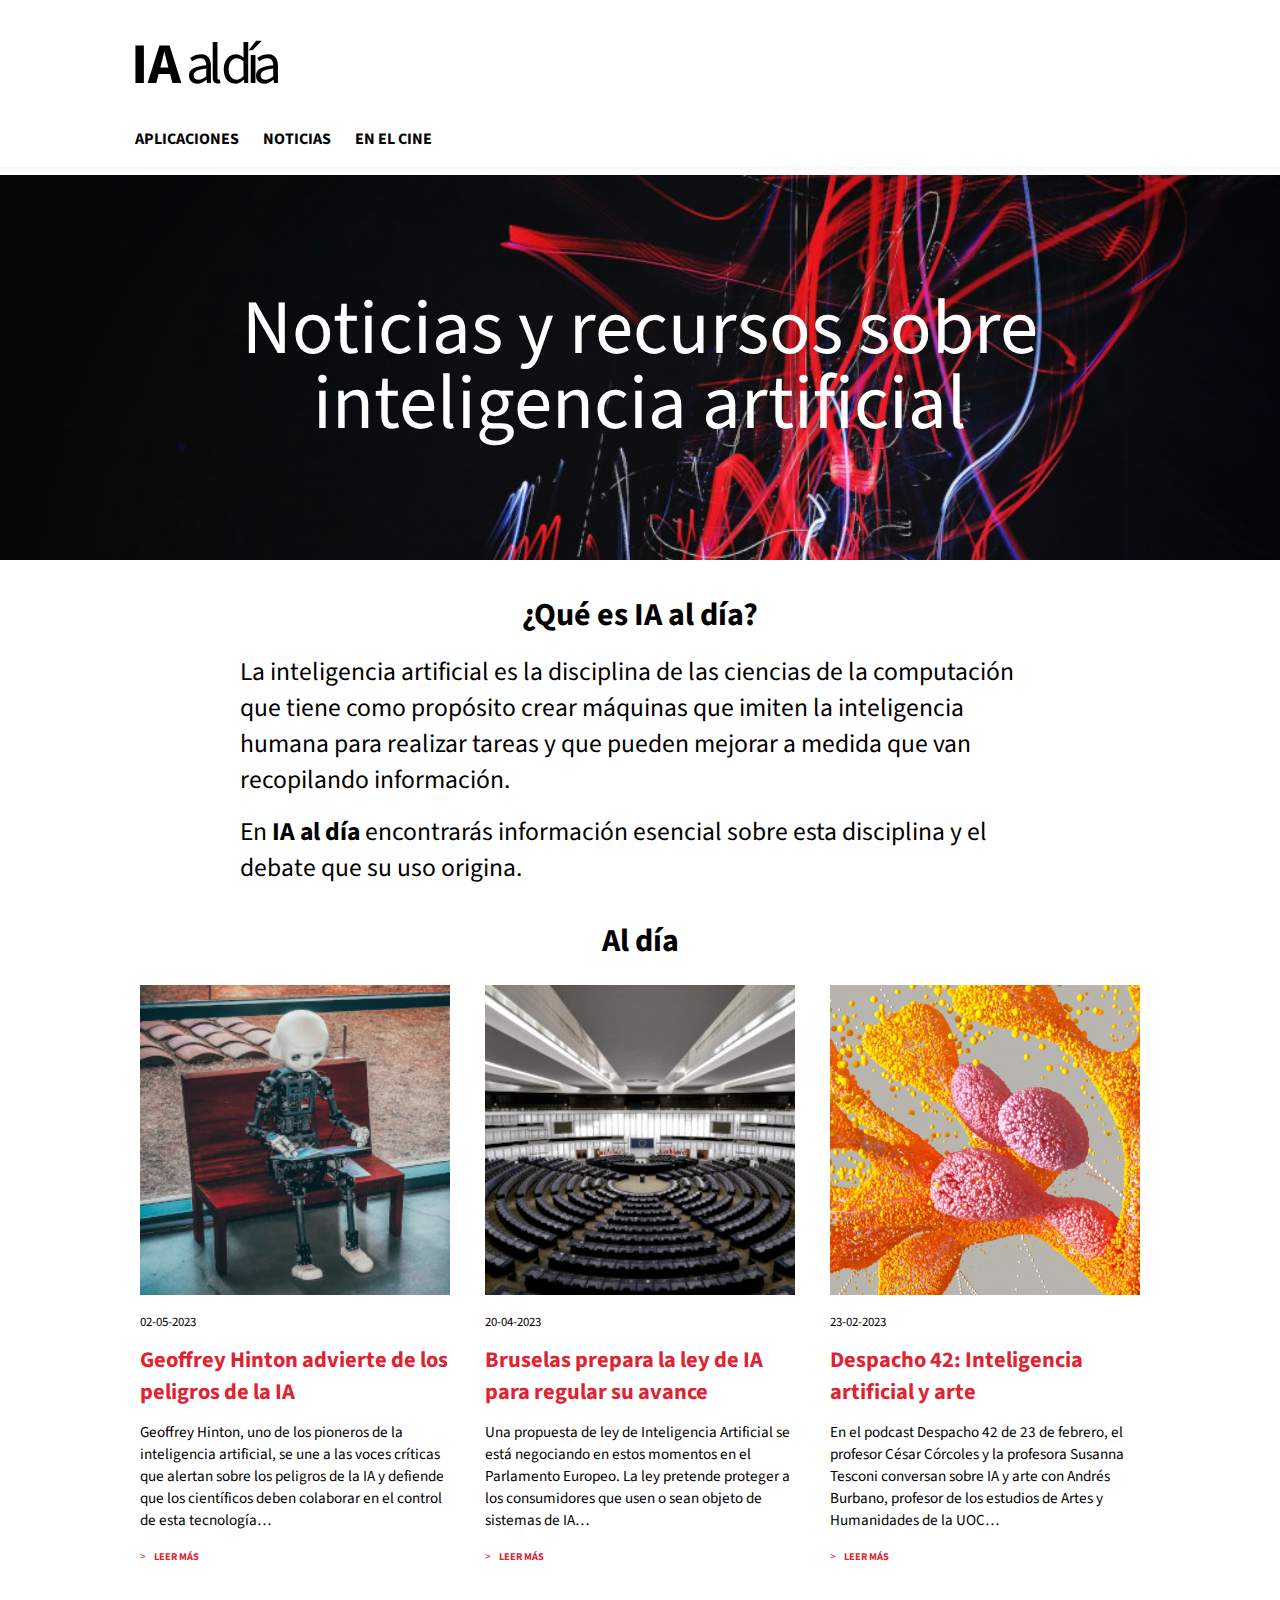
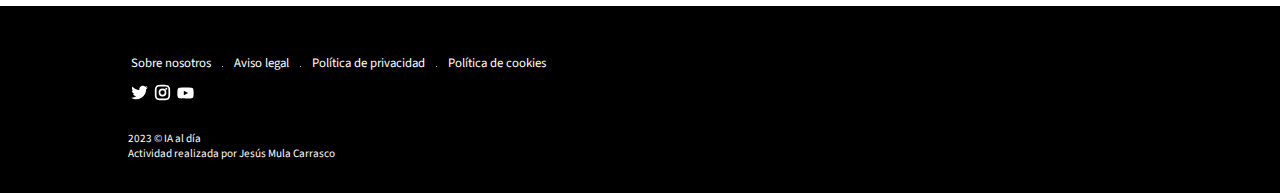
==== commit dbd816ce: "arreglo navegador sticky" ====
--- a/index.html
+++ b/index.html
@@ -9,14 +9,14 @@
 <body>
     <header>
         <h1><a href="index.html"><strong>IA</strong> al día</a></h1>
-        <nav id="sticky">
-            <ul>
-                <li><a href="aplicaciones.html">aplicaciones</a></li>
-                <li><a href="">noticias</a></li>
-                <li><a href="en-el-cine.html">en el cine</a></li>
-            </ul>
-        </nav>
     </header>
+    <nav id="sticky">
+        <ul>
+            <li><a href="aplicaciones.html">aplicaciones</a></li>
+            <li><a href="">noticias</a></li>
+            <li><a href="en-el-cine.html">en el cine</a></li>
+        </ul>
+    </nav>
     <main>
         <div>
             <h2>Noticias y recursos sobre inteligencia artificial</h2>
--- a/css/style.css
+++ b/css/style.css
@@ -16,21 +16,27 @@
     font-weight: bold;
 }
 
-header{
+header, nav{
     margin: auto;
     text-align: center;
     background-color: #ffffff;
-    position: sticky;
     top: 0;
 }
 header > h1{
     font-size: 3rem;
-    padding: 1.5rem;
-}
+    padding-top: 1.5rem;
+}
+
+nav {
+    margin-top: -1rem;
+    padding-top: 1.5rem;
+    position: sticky;
+}
+
 h1 > a{
     letter-spacing: -7px;
 }
-h1 > a:hover, header > nav > ul > li > a:hover{
+h1 > a:hover, nav > ul > li > a:hover{
     color: rgba(0, 0, 0, 0.5);
 }
 
@@ -46,26 +52,26 @@
     content: "";
     position: absolute;
     left: 0;
-    bottom: 1;
+    bottom: 0;
     width: 100%;
-    height: 8px; /* Grosor de la sombra */
+    height: 8px;
     background: linear-gradient(to bottom, rgba(0,0,0,.03), rgba(0, 0, 0, 0.01), transparent); /* Gradiente para la sombra */
-    z-index: -1; /* Sitúa el pseudo-elemento detrás del contenido del header */
+    z-index: -1;
   }
 
-header > nav > ul > li > a{
+nav > ul > li > a{
     text-transform: uppercase;
     font-weight: bold;
     font-size: .8rem;
 }
 
-header > nav > ul {
+nav > ul {
     line-height: 1.5rem;
     padding-bottom: 2rem;
 }
 
 main > div{
-    background-image: url(img/bg-hero-home-m.jpg);
+    background-image: url(../img/bg-hero-home-m.jpg);
     background-size: cover;
     background-repeat: no-repeat;
     height: 200px;
@@ -440,7 +446,7 @@
 }
 
 #logoDespacho42 {
-    background-image: url(img/isologo-despacho42.jpg);
+    background-image: url(../img/isologo-despacho42.jpg);
     background-size: contain;
     border-radius: 12.5px;
     padding: 40px;
@@ -715,14 +721,18 @@
     h1 > a{
         letter-spacing: -7px;
     }
-    header > nav > ul{
+
+    nav {
+        padding-left: 135px;
+    }
+    nav > ul{
         display: flex;
         padding-bottom: 1.5rem;
     }
-    header > nav > ul > li {
+    nav > ul > li {
         padding-right: 1.5rem;
     }
-    header > nav > ul > li > a {
+    nav > ul > li > a {
         font-size: 1rem;
     }
     main > div {
@@ -923,6 +933,7 @@
     #queesdespacho42 {
         background-color: #F4F6F7;
         display: flex;
+        flex-direction: row;
         max-width: 50.5%;
         min-height: 413px;
         background-image: none;
@@ -953,6 +964,7 @@
     #queesdespacho42 > div:last-child > p {
         font-size: .96rem;
         line-height: 1.45rem;
+        width: 530px;
     }
     
     #queesdespacho42 > div:last-child > h3 {
@@ -969,7 +981,7 @@
     }
     
     #logoDespacho42 {
-        background-image: url(img/isologo-despacho42.jpg);
+        background-image: url(../img/isologo-despacho42.jpg);
         background-size: contain;
         width: 61px;
         height: 61px;
